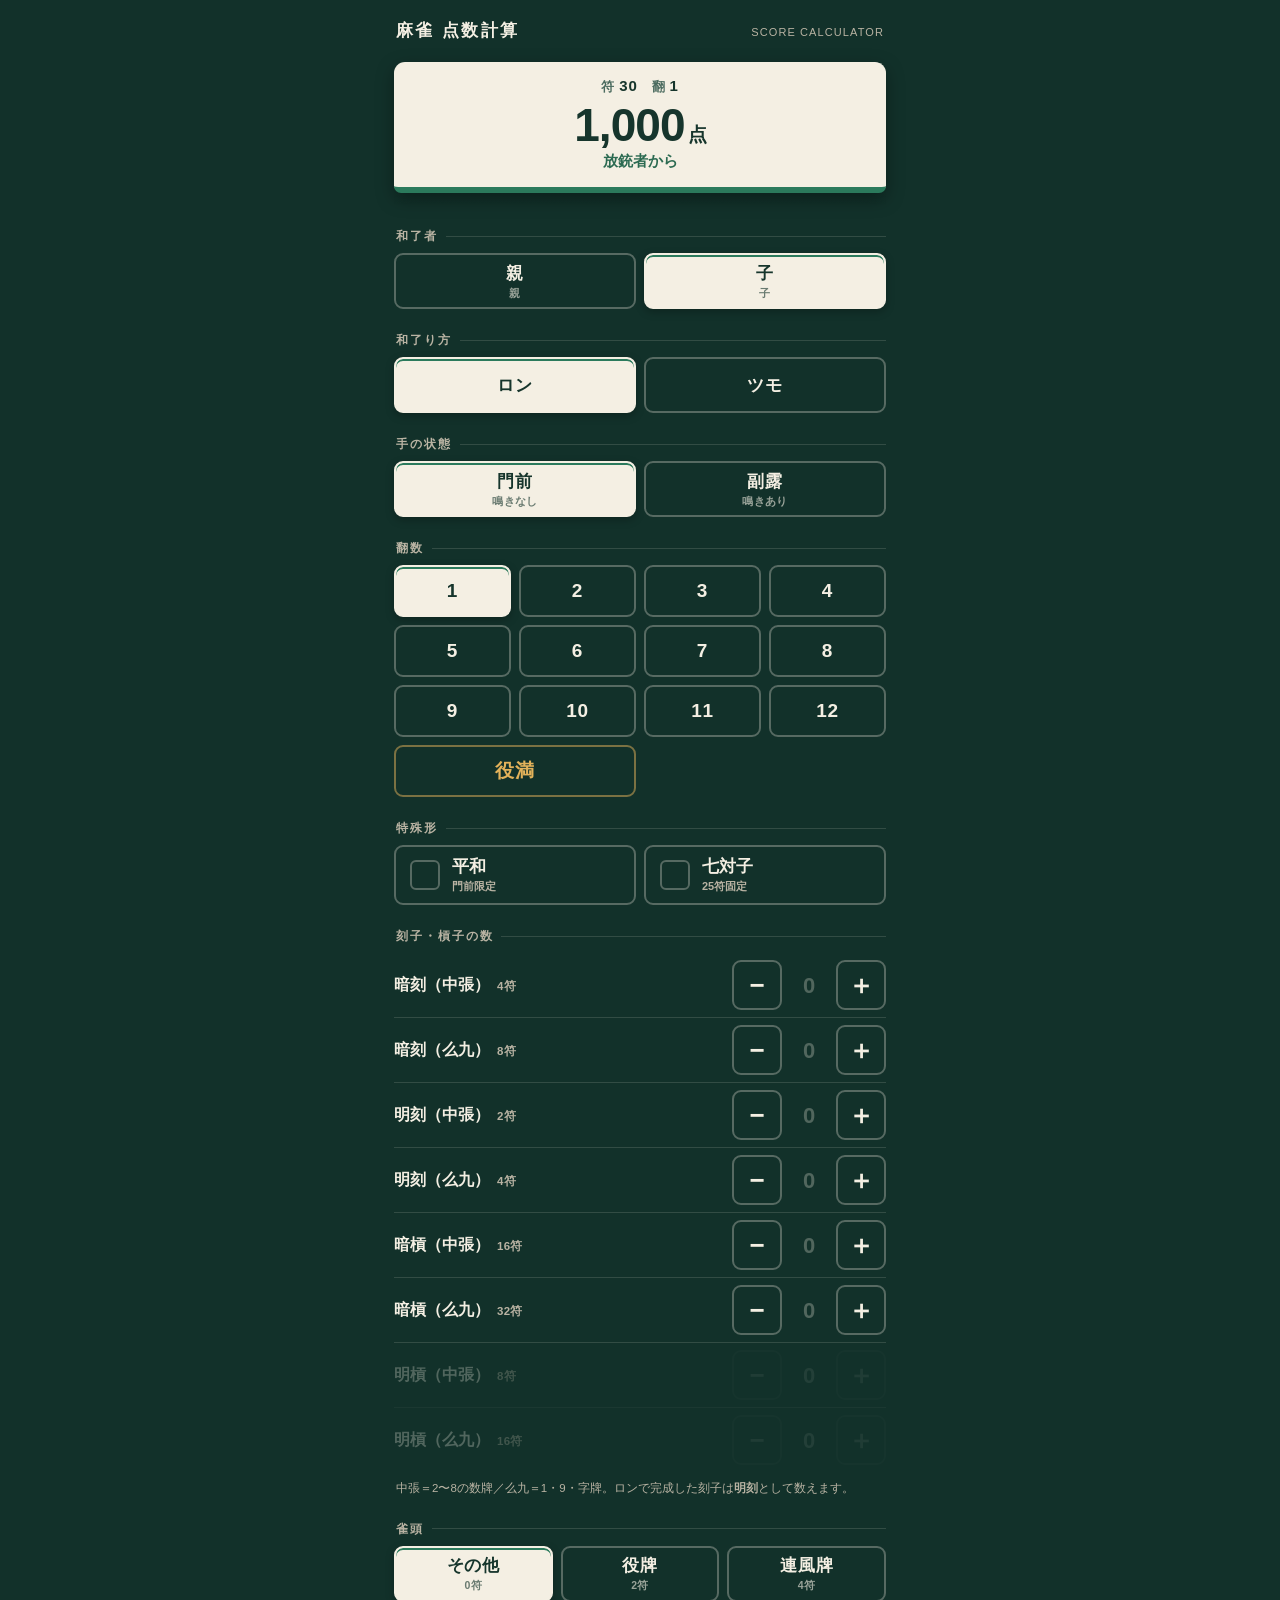
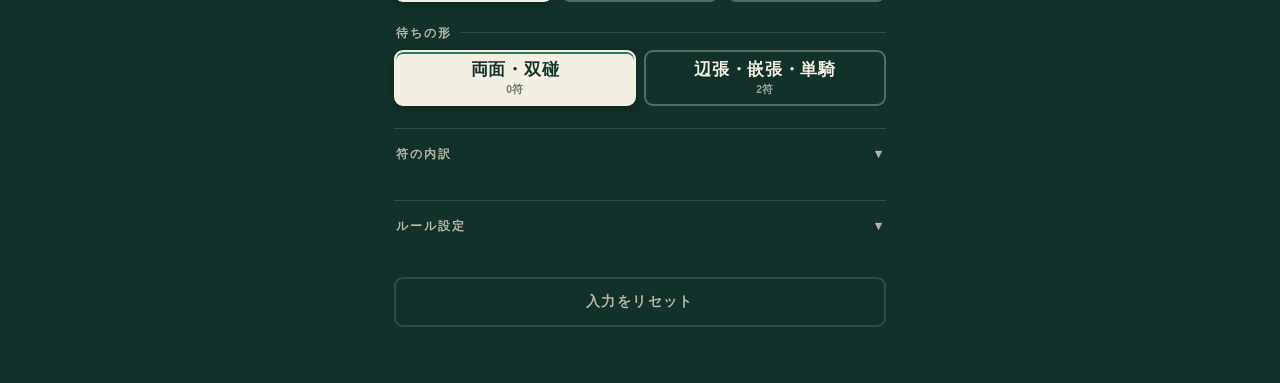
==== index.html @ 1c1dd109 "Add files via upload" ====
<!DOCTYPE html>
<html lang="ja">
<head>
<meta charset="UTF-8">
<meta name="viewport" content="width=device-width, initial-scale=1.0, viewport-fit=cover">
<meta name="apple-mobile-web-app-capable" content="yes">
<meta name="apple-mobile-web-app-status-bar-style" content="black-translucent">
<meta name="theme-color" content="#12312a">
<title>麻雀 点数計算</title>
<style>
:root{
  --felt:#12312a;
  --felt-2:#1b4238;
  --felt-3:#245043;
  --ivory:#f4efe3;
  --ivory-dim:#b9b3a3;
  --jade:#3d9b74;
  --vermilion:#cd3b30;
  --gold:#e3b25a;
  --line:rgba(244,239,227,.14);
  --line-strong:rgba(244,239,227,.3);
  --tap:56px;
}
*{box-sizing:border-box;-webkit-tap-highlight-color:transparent;}
html,body{margin:0;padding:0;}
body{
  background:var(--felt);
  color:var(--ivory);
  font-family:"Hiragino Kaku Gothic ProN","Hiragino Sans","Yu Gothic Medium","Yu Gothic","Noto Sans JP","Meiryo",sans-serif;
  font-size:16px;
  line-height:1.5;
  -webkit-text-size-adjust:100%;
  padding-bottom:env(safe-area-inset-bottom);
}
.wrap{max-width:520px;margin:0 auto;padding:0 14px 56px;}

/* ---- ヘッダ ---- */
.masthead{
  padding:18px 2px 12px;
  display:flex;align-items:baseline;justify-content:space-between;gap:10px;
}
.masthead h1{
  margin:0;font-size:17px;font-weight:700;letter-spacing:.14em;
}
.masthead .sub{font-size:11px;color:var(--ivory-dim);letter-spacing:.1em;}

/* ---- 結果（牌モチーフ）---- */
.result-dock{position:sticky;top:0;z-index:20;padding:6px 0 12px;background:linear-gradient(var(--felt) 74%,transparent);}
.tile-face{
  background:var(--ivory);
  color:#16352c;
  border-radius:11px 11px 7px 7px;
  border-bottom:6px solid #2b7a5c;
  box-shadow:0 6px 18px rgba(0,0,0,.34);
  padding:13px 16px 14px;
  text-align:center;
}
.res-meta{
  display:flex;justify-content:center;gap:14px;
  font-size:12.5px;font-weight:600;color:#4b6b5f;letter-spacing:.06em;
}
.res-meta b{font-weight:700;color:#16352c;font-size:15px;}
.res-main{
  font-size:46px;font-weight:800;line-height:1.05;margin:4px 0 2px;
  font-variant-numeric:tabular-nums;letter-spacing:-.02em;
}
.res-main .yen{font-size:19px;font-weight:700;margin-left:3px;}
.res-split{font-size:14.5px;font-weight:700;color:#2b6a51;font-variant-numeric:tabular-nums;}
.res-rank{
  display:inline-block;margin-top:7px;padding:2px 12px;border-radius:99px;
  background:#16352c;color:var(--gold);font-size:12px;font-weight:700;letter-spacing:.18em;
}
.res-rank.empty{display:none;}
.res-warn{margin-top:8px;font-size:12px;color:var(--vermilion);font-weight:700;}

/* ---- セクション ---- */
section{margin-top:22px;}
.lbl{
  font-size:12px;font-weight:700;letter-spacing:.16em;color:var(--ivory-dim);
  margin:0 0 8px 2px;display:flex;align-items:center;gap:8px;
}
.lbl::after{content:"";flex:1;height:1px;background:var(--line);}
.note{font-size:11.5px;color:var(--ivory-dim);margin:8px 2px 0;line-height:1.55;}

/* ---- ボタン共通 ---- */
.row{display:grid;gap:8px;}
.row.c2{grid-template-columns:1fr 1fr;}
.row.c3{grid-template-columns:repeat(3,1fr);}
.row.c4{grid-template-columns:repeat(4,1fr);}
.btn{
  min-height:var(--tap);
  display:flex;flex-direction:column;align-items:center;justify-content:center;
  border:2px solid var(--line-strong);border-radius:9px;
  background:transparent;color:var(--ivory);
  font-family:inherit;font-size:17px;font-weight:700;letter-spacing:.04em;
  cursor:pointer;transition:background .12s,color .12s,border-color .12s,transform .08s;
  font-variant-numeric:tabular-nums;
}
.btn small{font-size:10.5px;font-weight:600;opacity:.6;letter-spacing:.04em;margin-top:2px;}
.btn:active{transform:scale(.97);}
.btn[aria-pressed="true"]{
  background:var(--ivory);color:#16352c;border-color:var(--ivory);
  box-shadow:0 2px 0 #2b7a5c inset,0 3px 9px rgba(0,0,0,.25);
}
.btn[aria-pressed="true"] small{opacity:.62;}
.btn:disabled{opacity:.26;cursor:not-allowed;}
.btn:focus-visible{outline:3px solid var(--gold);outline-offset:2px;}

/* 翻グリッド */
.han-grid .btn{min-height:52px;font-size:19px;}
.btn.yakuman{grid-column:span 2;color:var(--gold);border-color:rgba(227,178,90,.5);}
.btn.yakuman[aria-pressed="true"]{background:var(--gold);color:#16352c;border-color:var(--gold);}

/* ---- チェック ---- */
.check{
  display:flex;align-items:center;gap:12px;
  min-height:60px;padding:0 14px;
  border:2px solid var(--line-strong);border-radius:9px;
  background:transparent;color:var(--ivory);
  font-family:inherit;font-size:16.5px;font-weight:700;
  cursor:pointer;width:100%;text-align:left;transition:border-color .12s,background .12s;
}
.check .box{
  width:30px;height:30px;flex:none;border:2.5px solid var(--line-strong);border-radius:6px;
  display:flex;align-items:center;justify-content:center;transition:all .12s;
}
.check .box svg{width:20px;height:20px;opacity:0;transform:scale(.6);transition:all .14s;}
.check[aria-pressed="true"]{border-color:var(--ivory);background:rgba(244,239,227,.09);}
.check[aria-pressed="true"] .box{background:var(--ivory);border-color:var(--ivory);}
.check[aria-pressed="true"] .box svg{opacity:1;transform:scale(1);stroke:#16352c;}
.check:disabled{opacity:.26;cursor:not-allowed;}
.check:focus-visible{outline:3px solid var(--gold);outline-offset:2px;}
.check .cap{font-size:11px;font-weight:600;color:var(--ivory-dim);display:block;margin-top:1px;}

/* ---- カウンタ ---- */
.counter{
  display:flex;align-items:center;gap:10px;
  padding:7px 0;border-bottom:1px solid var(--line);
}
.counter:last-child{border-bottom:0;}
.counter .cname{flex:1;min-width:0;font-size:16px;font-weight:700;}
.counter .cfu{font-size:11.5px;font-weight:600;color:var(--ivory-dim);margin-left:7px;letter-spacing:.02em;}
.counter .num{
  width:34px;text-align:center;font-size:22px;font-weight:800;font-variant-numeric:tabular-nums;
}
.counter .num.zero{color:rgba(244,239,227,.28);}
.step{
  width:50px;height:50px;flex:none;border-radius:9px;
  border:2px solid var(--line-strong);background:transparent;color:var(--ivory);
  font-size:26px;font-weight:700;line-height:1;cursor:pointer;
  display:flex;align-items:center;justify-content:center;padding:0;
  transition:background .12s,transform .08s;
}
.step:active{transform:scale(.93);background:rgba(244,239,227,.14);}
.step:disabled{opacity:.22;cursor:not-allowed;}
.step:focus-visible{outline:3px solid var(--gold);outline-offset:2px;}
.counter.off{opacity:.28;}

/* ---- 内訳 ---- */
details{margin-top:22px;border-top:1px solid var(--line);}
summary{
  list-style:none;cursor:pointer;padding:15px 2px;
  font-size:12px;font-weight:700;letter-spacing:.16em;color:var(--ivory-dim);
  display:flex;align-items:center;justify-content:space-between;
}
summary::-webkit-details-marker{display:none;}
summary::after{content:"▾";font-size:13px;transition:transform .2s;}
details[open] summary::after{transform:rotate(180deg);}
.bd{font-size:14px;padding:0 2px 6px;}
.bd .r{display:flex;justify-content:space-between;padding:6px 0;border-bottom:1px dashed var(--line);font-variant-numeric:tabular-nums;}
.bd .r.sum{border-bottom:0;border-top:2px solid var(--line-strong);margin-top:4px;font-weight:800;color:var(--gold);}
.bd .r span:last-child{font-weight:700;}

.reset{
  margin-top:26px;width:100%;min-height:50px;border-radius:9px;
  border:2px solid var(--line);background:transparent;color:var(--ivory-dim);
  font-family:inherit;font-size:14px;font-weight:700;letter-spacing:.1em;cursor:pointer;
}
.reset:active{background:rgba(244,239,227,.08);}

@media (prefers-reduced-motion:reduce){*{transition:none!important;animation:none!important;}}
</style>
</head>
<body>
<div class="wrap">

  <div class="masthead">
    <h1>麻雀 点数計算</h1>
    <span class="sub">SCORE CALCULATOR</span>
  </div>

  <div class="result-dock">
    <div class="tile-face">
      <div class="res-meta"><span>符 <b id="oFu">30</b></span><span>翻 <b id="oHan">1</b></span></div>
      <div class="res-main"><span id="oMain">1000</span><span class="yen">点</span></div>
      <div class="res-split" id="oSplit">放銃者から</div>
      <div class="res-rank empty" id="oRank"></div>
      <div class="res-warn" id="oWarn" style="display:none"></div>
    </div>
  </div>

  <section>
    <p class="lbl">和了者</p>
    <div class="row c2" id="gSeat">
      <button class="btn" data-v="dealer">親<small>親</small></button>
      <button class="btn" data-v="child">子<small>子</small></button>
    </div>
  </section>

  <section>
    <p class="lbl">和了り方</p>
    <div class="row c2" id="gWin">
      <button class="btn" data-v="ron">ロン</button>
      <button class="btn" data-v="tsumo">ツモ</button>
    </div>
  </section>

  <section>
    <p class="lbl">手の状態</p>
    <div class="row c2" id="gOpen">
      <button class="btn" data-v="closed">門前<small>鳴きなし</small></button>
      <button class="btn" data-v="open">副露<small>鳴きあり</small></button>
    </div>
  </section>

  <section>
    <p class="lbl">翻数</p>
    <div class="row c4 han-grid" id="gHan"></div>
    <div class="row c4" id="gYmul" style="margin-top:8px;display:none">
      <button class="btn" data-v="1">×1</button>
      <button class="btn" data-v="2">×2<small>ダブル</small></button>
      <button class="btn" data-v="3">×3<small>トリプル</small></button>
      <button class="btn" data-v="4">×4</button>
    </div>
  </section>

  <section>
    <p class="lbl">特殊形</p>
    <div class="row c2">
      <button class="check" id="cPinfu"><span class="box"><svg viewBox="0 0 24 24" fill="none" stroke-width="3.4" stroke-linecap="round" stroke-linejoin="round"><path d="M20 6 9 17l-5-5"/></svg></span><span>平和<span class="cap">門前限定</span></span></button>
      <button class="check" id="cChiitoi"><span class="box"><svg viewBox="0 0 24 24" fill="none" stroke-width="3.4" stroke-linecap="round" stroke-linejoin="round"><path d="M20 6 9 17l-5-5"/></svg></span><span>七対子<span class="cap">25符固定</span></span></button>
    </div>
  </section>

  <section id="secFu">
    <p class="lbl">刻子・槓子の数</p>
    <div id="gMelds"></div>
    <p class="note">中張＝2〜8の数牌／么九＝1・9・字牌。ロンで完成した刻子は<b>明刻</b>として数えます。</p>
  </section>

  <section id="secPair">
    <p class="lbl">雀頭</p>
    <div class="row c3" id="gPair">
      <button class="btn" data-v="0">その他<small>0符</small></button>
      <button class="btn" data-v="2">役牌<small>2符</small></button>
      <button class="btn" data-v="4">連風牌<small>4符</small></button>
    </div>
  </section>

  <section id="secWait">
    <p class="lbl">待ちの形</p>
    <div class="row c2" id="gWait">
      <button class="btn" data-v="0">両面・双碰<small>0符</small></button>
      <button class="btn" data-v="2">辺張・嵌張・単騎<small>2符</small></button>
    </div>
  </section>

  <details id="dBreak">
    <summary>符の内訳</summary>
    <div class="bd" id="oBreak"></div>
  </details>

  <details>
    <summary>ルール設定</summary>
    <div style="padding-bottom:12px;display:grid;gap:8px">
      <button class="check" id="cKiriage"><span class="box"><svg viewBox="0 0 24 24" fill="none" stroke-width="3.4" stroke-linecap="round" stroke-linejoin="round"><path d="M20 6 9 17l-5-5"/></svg></span><span>切り上げ満貫<span class="cap">4翻30符・3翻60符を満貫に</span></span></button>
      <button class="check" id="cDblWind"><span class="box"><svg viewBox="0 0 24 24" fill="none" stroke-width="3.4" stroke-linecap="round" stroke-linejoin="round"><path d="M20 6 9 17l-5-5"/></svg></span><span>連風牌の雀頭を2符<span class="cap">オフなら4符</span></span></button>
    </div>
  </details>

  <button class="reset" id="bReset">入力をリセット</button>
</div>

<script>
(function(){
"use strict";

var MELDS=[
  {k:"ankoS", n:"暗刻（中張）", fu:4},
  {k:"ankoT", n:"暗刻（么九）", fu:8},
  {k:"minkoS",n:"明刻（中張）", fu:2},
  {k:"minkoT",n:"明刻（么九）", fu:4},
  {k:"ankanS",n:"暗槓（中張）", fu:16},
  {k:"ankanT",n:"暗槓（么九）", fu:32},
  {k:"minkanS",n:"明槓（中張）",fu:8},
  {k:"minkanT",n:"明槓（么九）",fu:16}
];

function fresh(){
  var m={}; MELDS.forEach(function(x){m[x.k]=0;});
  return {seat:"child",win:"ron",open:"closed",han:1,ymul:1,
          yakuman:false,pinfu:false,chiitoi:false,melds:m,pair:0,wait:0};
}
var S=fresh();
var OPT={kiriage:false,dblWind2:false};

/* ---------- 符 ---------- */
function calcFu(){
  var items=[],fixed=false,note="";
  if(S.chiitoi) return {fu:25,items:[["七対子（固定）",25]],fixed:true,note:""};
  if(S.pinfu){
    if(S.win==="tsumo") return {fu:20,items:[["副底",20],["平和ツモ（20符固定）",0]],fixed:true,note:""};
    return {fu:30,items:[["副底",20],["門前ロン",10]],fixed:true,note:""};
  }
  var fu=20; items.push(["副底",20]);
  if(S.open==="closed"&&S.win==="ron"){fu+=10;items.push(["門前ロン",10]);}
  if(S.win==="tsumo"){fu+=2;items.push(["ツモ",2]);}
  MELDS.forEach(function(x){
    var c=S.melds[x.k];
    if(c>0){fu+=x.fu*c;items.push([x.n+" ×"+c,x.fu*c]);}
  });
  if(S.pair>0){
    var p=(S.pair===4&&OPT.dblWind2)?2:S.pair;
    fu+=p;items.push([S.pair===4?"雀頭（連風牌）":"雀頭（役牌）",p]);
  }
  if(S.wait>0){fu+=2;items.push(["待ち（辺張・嵌張・単騎）",2]);}
  if(S.open==="open"&&fu===20){fu=30;note="喰い平和形のため30符";}
  var up=Math.ceil(fu/10)*10;
  if(up!==fu){items.push(["切り上げ",up-fu]);fu=up;}
  return {fu:fu,items:items,fixed:fixed,note:note};
}

/* ---------- 点数 ---------- */
function ceil100(v){return Math.ceil(v/100)*100;}

function calcScore(fu){
  var base,rank="";
  if(S.yakuman){base=8000*S.ymul;rank=["役満","ダブル役満","トリプル役満","四倍役満"][S.ymul-1];}
  else if(S.han>=13){base=8000;rank="数え役満";}
  else if(S.han>=11){base=6000;rank="三倍満";}
  else if(S.han>=8){base=4000;rank="倍満";}
  else if(S.han>=6){base=3000;rank="跳満";}
  else if(S.han===5){base=2000;rank="満貫";}
  else{
    base=fu*Math.pow(2,2+S.han);
    if(OPT.kiriage&&((S.han===4&&fu===30)||(S.han===3&&fu===60))){base=2000;rank="満貫";}
    if(base>=2000){base=2000;rank="満貫";}
  }
  var dealer=S.seat==="dealer";
  if(S.win==="ron"){
    var t=ceil100(base*(dealer?6:4));
    return {total:t,split:"放銃者から",rank:rank};
  }
  if(dealer){
    var e=ceil100(base*2);
    return {total:e*3,split:e.toLocaleString()+" オール（子3人）",rank:rank};
  }
  var pd=ceil100(base*2),pc=ceil100(base);
  return {total:pd+pc*2,split:"親 "+pd.toLocaleString()+"　／　子 "+pc.toLocaleString()+" ×2",rank:rank};
}

/* ---------- 描画 ---------- */
function build(){
  var g=document.getElementById("gHan"),h="";
  for(var i=1;i<=12;i++) h+='<button class="btn" data-v="'+i+'">'+i+'</button>';
  h+='<button class="btn yakuman" data-v="Y">役満</button>';
  g.innerHTML=h;

  var m=document.getElementById("gMelds"),s="";
  MELDS.forEach(function(x){
    s+='<div class="counter" data-k="'+x.k+'">'+
       '<span class="cname">'+x.n+'<span class="cfu">'+x.fu+'符</span></span>'+
       '<button class="step" data-d="-1" aria-label="'+x.n+'を減らす">−</button>'+
       '<span class="num zero">0</span>'+
       '<button class="step" data-d="1" aria-label="'+x.n+'を増やす">＋</button>'+
       '</div>';
  });
  m.innerHTML=s;
}

function pressGroup(id,val){
  document.querySelectorAll("#"+id+" .btn").forEach(function(b){
    b.setAttribute("aria-pressed", b.dataset.v===String(val) ? "true":"false");
  });
}

function render(){
  pressGroup("gSeat",S.seat);
  pressGroup("gWin",S.win);
  pressGroup("gOpen",S.open);
  pressGroup("gHan",S.yakuman?"Y":S.han);
  pressGroup("gYmul",S.ymul);
  pressGroup("gPair",S.pair);
  pressGroup("gWait",S.wait);
  document.getElementById("gYmul").style.display=S.yakuman?"grid":"none";

  document.getElementById("cPinfu").setAttribute("aria-pressed",S.pinfu?"true":"false");
  document.getElementById("cChiitoi").setAttribute("aria-pressed",S.chiitoi?"true":"false");
  document.getElementById("cKiriage").setAttribute("aria-pressed",OPT.kiriage?"true":"false");
  document.getElementById("cDblWind").setAttribute("aria-pressed",OPT.dblWind2?"true":"false");
  document.getElementById("cPinfu").disabled=(S.open==="open"||S.chiitoi||S.yakuman);
  document.getElementById("cChiitoi").disabled=(S.open==="open"||S.pinfu||S.yakuman);

  var lockAll=S.chiitoi||S.pinfu||S.yakuman;
  MELDS.forEach(function(x){
    var row=document.querySelector('.counter[data-k="'+x.k+'"]');
    var c=S.melds[x.k],num=row.querySelector(".num");
    num.textContent=c;
    num.classList.toggle("zero",c===0);
    var off=lockAll||(S.open==="closed"&&(x.k==="minkanS"||x.k==="minkanT"));
    row.classList.toggle("off",off);
    row.querySelectorAll(".step").forEach(function(b){b.disabled=off;});
  });
  document.querySelectorAll("#gPair .btn, #gWait .btn").forEach(function(b){b.disabled=lockAll;});

  var f=calcFu(), sc=calcScore(f.fu);
  document.getElementById("oFu").textContent=S.yakuman?"—":f.fu;
  document.getElementById("oHan").textContent=S.yakuman?"役満":S.han;
  document.getElementById("oMain").textContent=sc.total.toLocaleString();
  document.getElementById("oSplit").textContent=sc.split;
  var r=document.getElementById("oRank");
  r.textContent=sc.rank;
  r.classList.toggle("empty",!sc.rank);

  var total=0; MELDS.forEach(function(x){total+=S.melds[x.k];});
  var w=document.getElementById("oWarn");
  if(!lockAll&&total>4){w.style.display="block";w.textContent="刻子・槓子が"+total+"組です（最大4組）";}
  else{w.style.display="none";}

  var bd=document.getElementById("oBreak"),html="";
  if(S.yakuman){html='<div class="r"><span>役満は符計算なし</span><span>—</span></div>';}
  else{
    f.items.forEach(function(it){html+='<div class="r"><span>'+it[0]+'</span><span>'+it[1]+'符</span></div>';});
    if(f.note) html+='<div class="r"><span>'+f.note+'</span><span></span></div>';
    html+='<div class="r sum"><span>合計</span><span>'+f.fu+'符</span></div>';
  }
  document.getElementById("oBreak").innerHTML=html;
}

/* ---------- 操作 ---------- */
function onGroup(id,fn){
  document.getElementById(id).addEventListener("click",function(e){
    var b=e.target.closest(".btn"); if(!b||b.disabled) return;
    fn(b.dataset.v); render();
  });
}
function clearFu(){MELDS.forEach(function(x){S.melds[x.k]=0;});S.pair=0;S.wait=0;}

build();

onGroup("gSeat",function(v){S.seat=v;});
onGroup("gWin",function(v){S.win=v;});
onGroup("gOpen",function(v){
  S.open=v;
  if(v==="open"){S.pinfu=false;S.chiitoi=false;}
  else{S.melds.minkanS=0;S.melds.minkanT=0;}
});
onGroup("gHan",function(v){
  if(v==="Y"){S.yakuman=true;}
  else{S.yakuman=false;S.han=parseInt(v,10);}
});
onGroup("gYmul",function(v){S.ymul=parseInt(v,10);});
onGroup("gPair",function(v){S.pair=parseInt(v,10);});
onGroup("gWait",function(v){S.wait=parseInt(v,10);});

document.getElementById("gMelds").addEventListener("click",function(e){
  var b=e.target.closest(".step"); if(!b||b.disabled) return;
  var k=b.closest(".counter").dataset.k, d=parseInt(b.dataset.d,10);
  S.melds[k]=Math.max(0,Math.min(4,S.melds[k]+d));
  render();
});

function toggle(id,fn){
  document.getElementById(id).addEventListener("click",function(){
    if(this.disabled) return; fn(); render();
  });
}
toggle("cPinfu",function(){S.pinfu=!S.pinfu; if(S.pinfu){S.chiitoi=false;clearFu();}});
toggle("cChiitoi",function(){S.chiitoi=!S.chiitoi; if(S.chiitoi){S.pinfu=false;clearFu();}});
toggle("cKiriage",function(){OPT.kiriage=!OPT.kiriage;});
toggle("cDblWind",function(){OPT.dblWind2=!OPT.dblWind2;});

document.getElementById("bReset").addEventListener("click",function(){
  S=fresh(); render(); window.scrollTo({top:0,behavior:"smooth"});
});

render();
})();
</script>
</body>
</html>
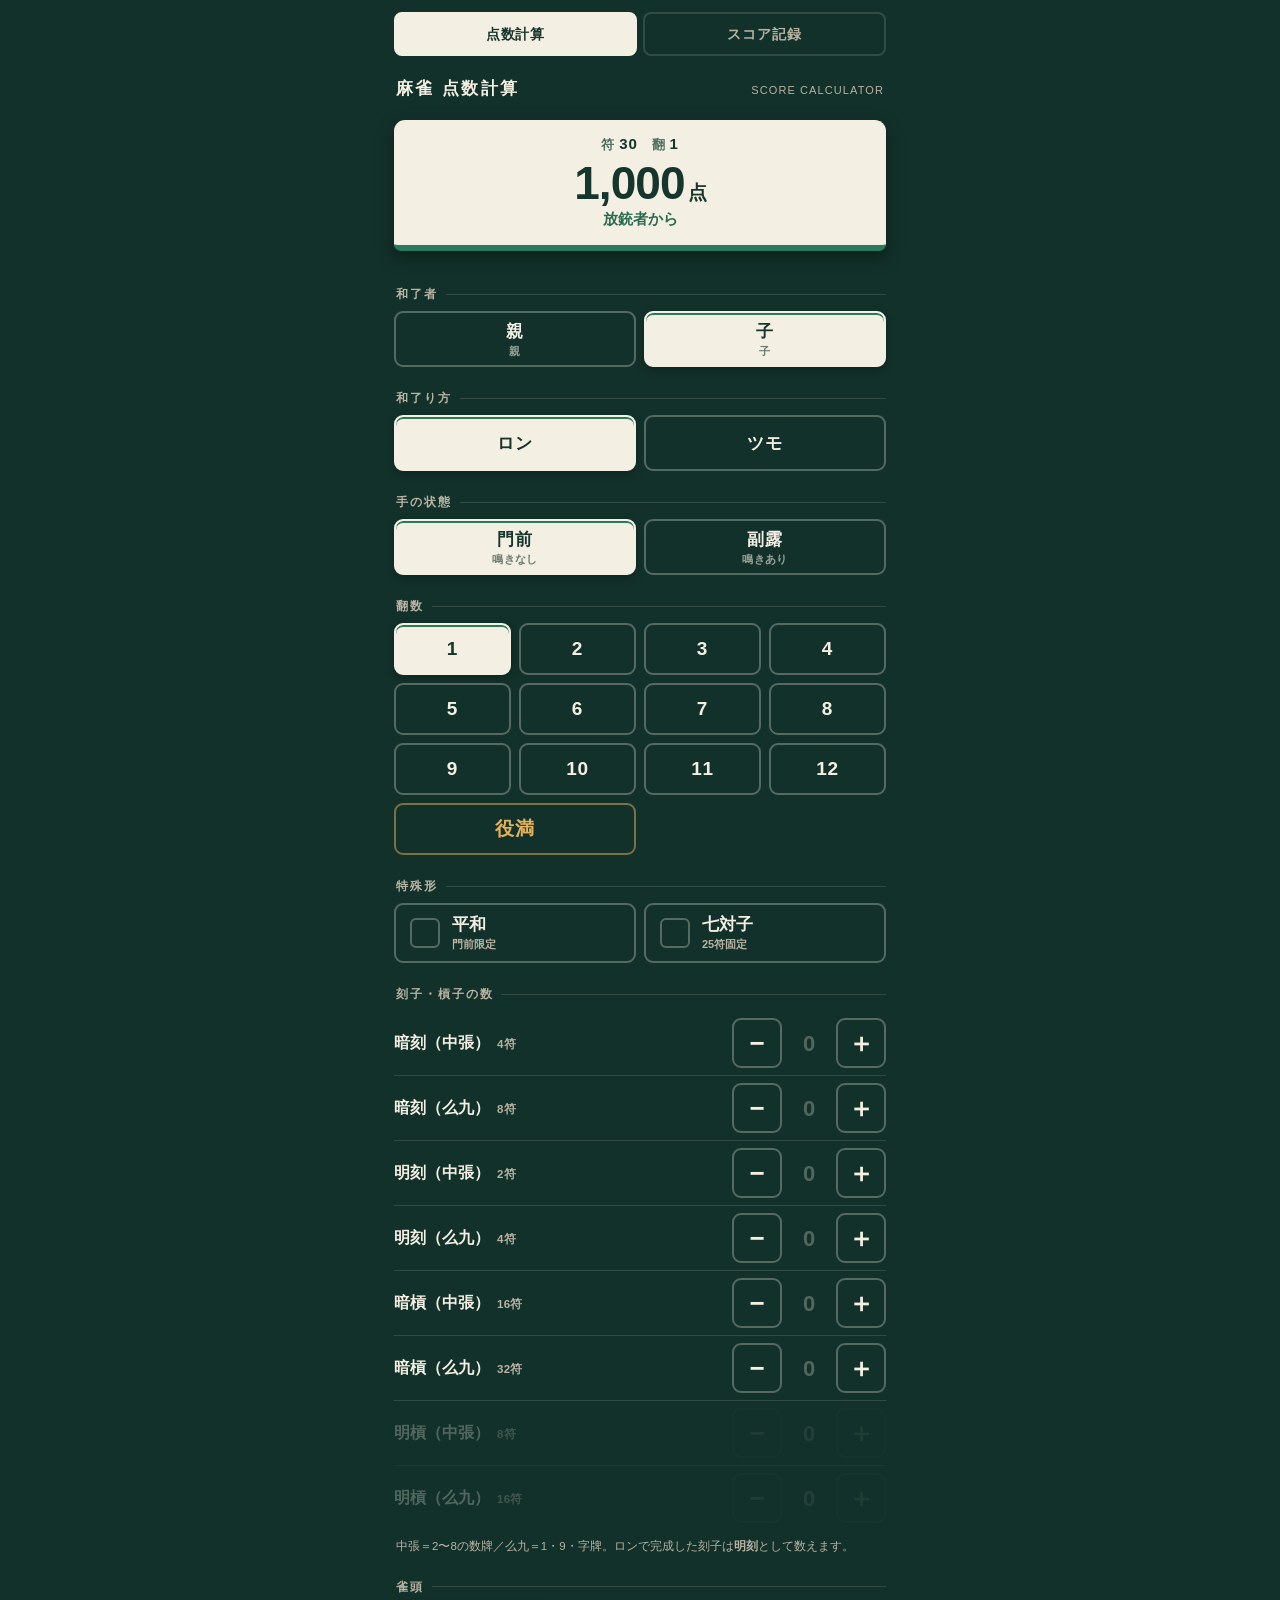
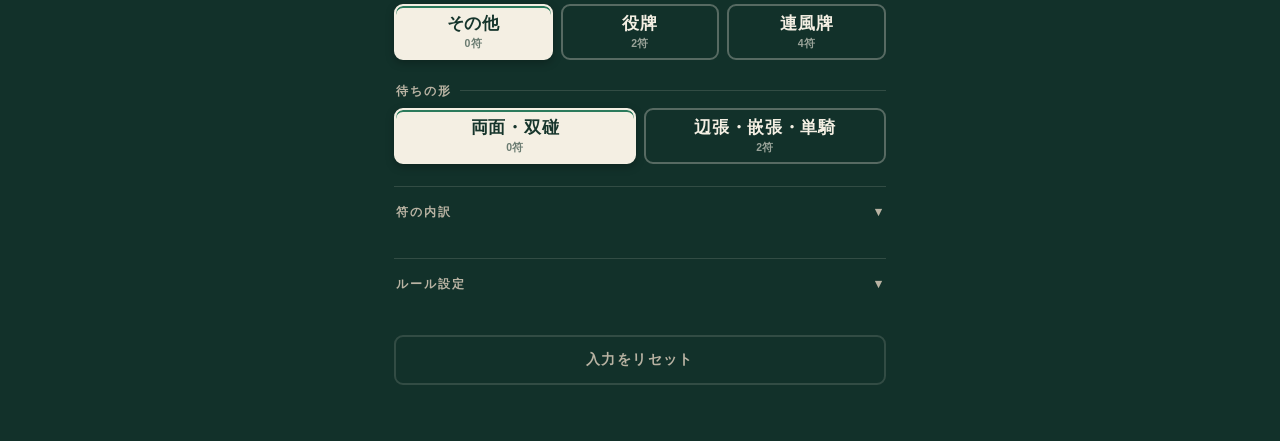
==== commit 1ef96994: "Add files via upload" ====
--- a/index.html
+++ b/index.html
@@ -33,6 +33,13 @@
   padding-bottom:env(safe-area-inset-bottom);
 }
 .wrap{max-width:520px;margin:0 auto;padding:0 14px 56px;}
+.nav{display:grid;grid-template-columns:1fr 1fr;gap:6px;padding:12px 0 2px;}
+.nav a{
+  display:flex;align-items:center;justify-content:center;min-height:44px;border-radius:8px;
+  text-decoration:none;font-size:14px;font-weight:700;letter-spacing:.06em;
+  border:2px solid var(--line);color:var(--ivory-dim);
+}
+.nav a[aria-current="page"]{background:var(--ivory);color:#16352c;border-color:var(--ivory);}
 
 /* ---- ヘッダ ---- */
 .masthead{
@@ -183,6 +190,11 @@
 </head>
 <body>
 <div class="wrap">
+
+  <nav class="nav">
+    <a href="./" aria-current="page">点数計算</a>
+    <a href="index_score.html">スコア記録</a>
+  </nav>
 
   <div class="masthead">
     <h1>麻雀 点数計算</h1>
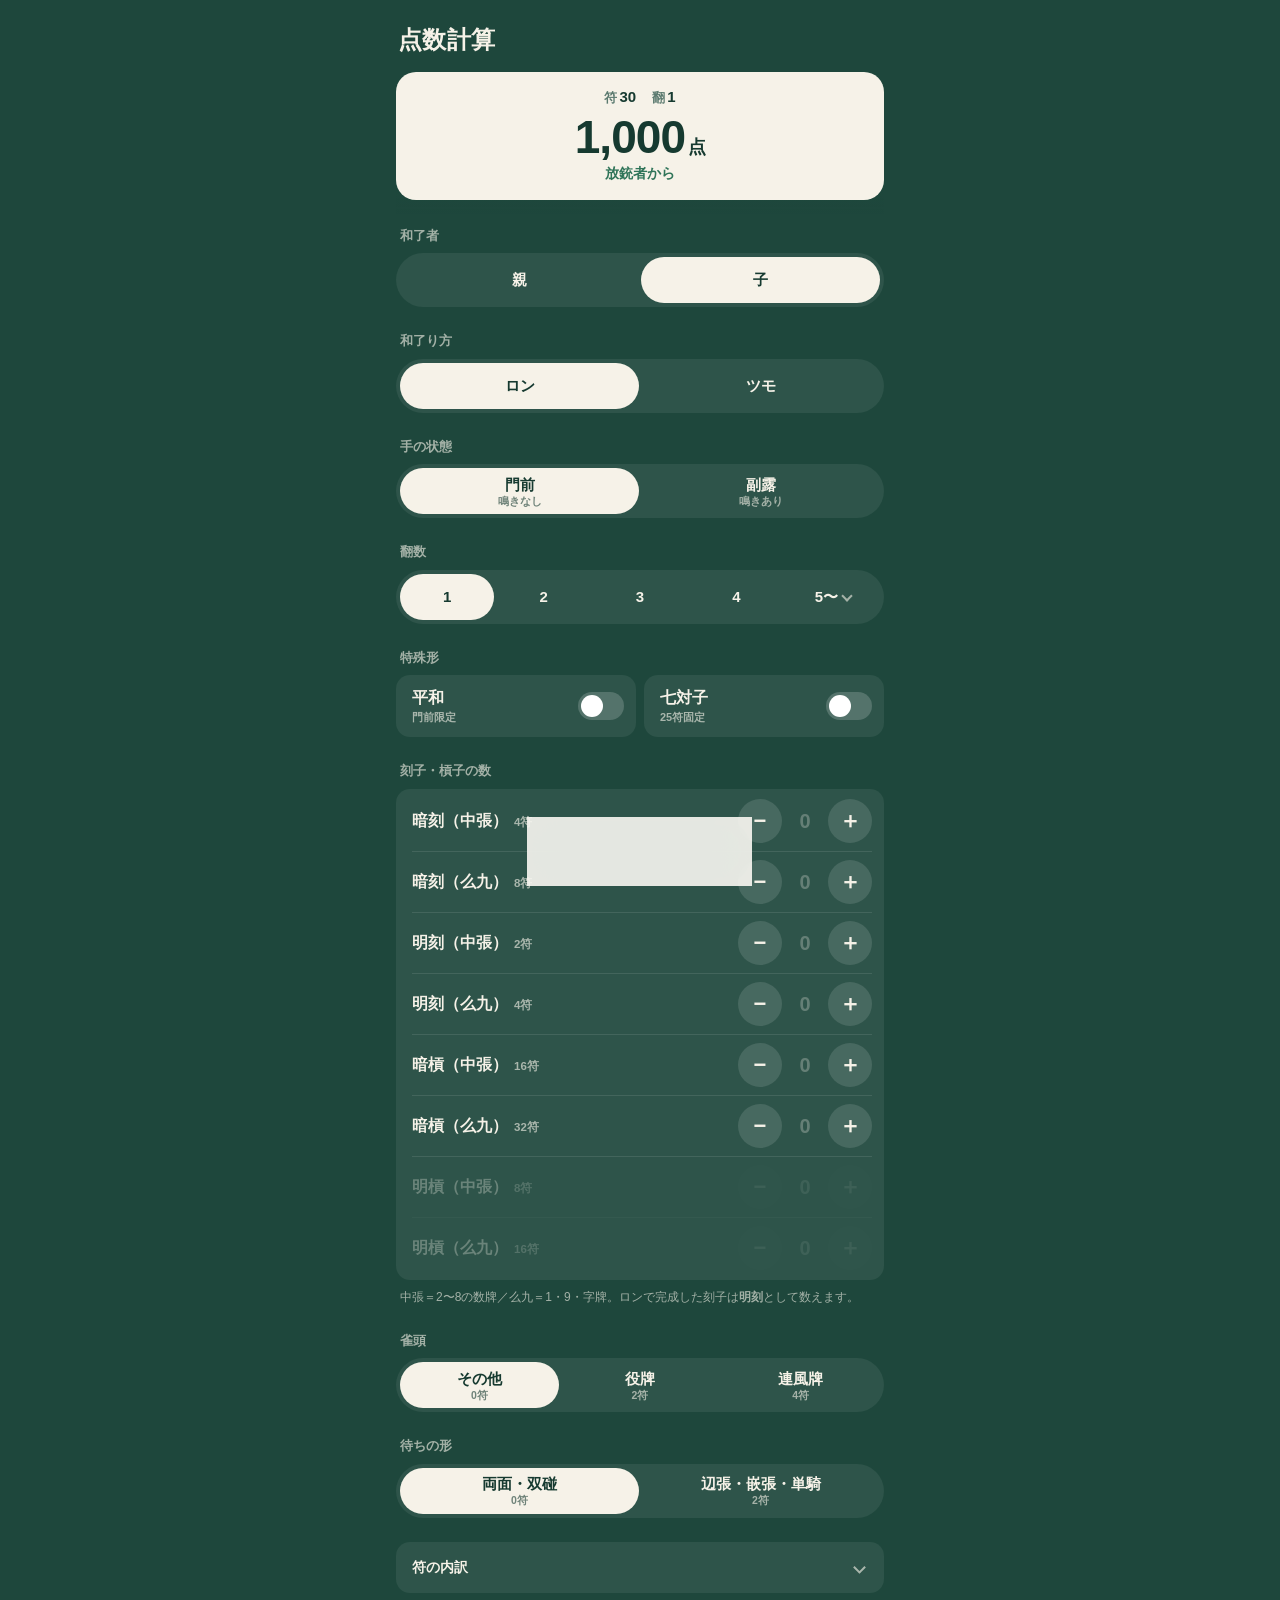
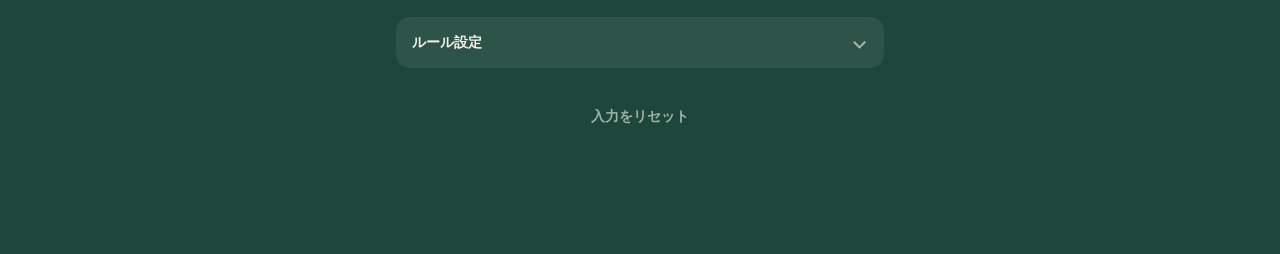
==== commit e0927956: "デザインをモダン化し、画面切り替えを下部タブバーに変更 - 影や立体表現をなくしフラットなデザインに - 選択肢をカプセル型のセグメントに統一 - 翻数は1〜4のみ表示し、5翻以上・役満は「5〜」で展" ====
--- a/index.html
+++ b/index.html
@@ -5,205 +5,93 @@
 <meta name="viewport" content="width=device-width, initial-scale=1.0, viewport-fit=cover">
 <meta name="apple-mobile-web-app-capable" content="yes">
 <meta name="apple-mobile-web-app-status-bar-style" content="black-translucent">
-<meta name="theme-color" content="#12312a">
+<meta name="theme-color" content="#1e473c">
+<meta name="apple-mobile-web-app-title" content="麻雀">
+<link rel="icon" href="icons/icon.svg" type="image/svg+xml">
+<link rel="icon" href="icons/favicon-32.png" sizes="32x32" type="image/png">
+<link rel="apple-touch-icon" href="icons/apple-touch-icon.png">
+<link rel="manifest" href="manifest.webmanifest">
 <title>麻雀 点数計算</title>
+<link rel="stylesheet" href="app.css">
 <style>
-:root{
-  --felt:#12312a;
-  --felt-2:#1b4238;
-  --felt-3:#245043;
-  --ivory:#f4efe3;
-  --ivory-dim:#b9b3a3;
-  --jade:#3d9b74;
-  --vermilion:#cd3b30;
-  --gold:#e3b25a;
-  --line:rgba(244,239,227,.14);
-  --line-strong:rgba(244,239,227,.3);
-  --tap:56px;
-}
-*{box-sizing:border-box;-webkit-tap-highlight-color:transparent;}
-html,body{margin:0;padding:0;}
-body{
-  background:var(--felt);
-  color:var(--ivory);
-  font-family:"Hiragino Kaku Gothic ProN","Hiragino Sans","Yu Gothic Medium","Yu Gothic","Noto Sans JP","Meiryo",sans-serif;
-  font-size:16px;
-  line-height:1.5;
-  -webkit-text-size-adjust:100%;
-  padding-bottom:env(safe-area-inset-bottom);
-}
-.wrap{max-width:520px;margin:0 auto;padding:0 14px 56px;}
-.nav{display:grid;grid-template-columns:1fr 1fr;gap:6px;padding:12px 0 2px;}
-.nav a{
-  display:flex;align-items:center;justify-content:center;min-height:44px;border-radius:8px;
-  text-decoration:none;font-size:14px;font-weight:700;letter-spacing:.06em;
-  border:2px solid var(--line);color:var(--ivory-dim);
-}
-.nav a[aria-current="page"]{background:var(--ivory);color:#16352c;border-color:var(--ivory);}
-
-/* ---- ヘッダ ---- */
-.masthead{
-  padding:18px 2px 12px;
-  display:flex;align-items:baseline;justify-content:space-between;gap:10px;
-}
-.masthead h1{
-  margin:0;font-size:17px;font-weight:700;letter-spacing:.14em;
-}
-.masthead .sub{font-size:11px;color:var(--ivory-dim);letter-spacing:.1em;}
-
-/* ---- 結果（牌モチーフ）---- */
-.result-dock{position:sticky;top:0;z-index:20;padding:6px 0 12px;background:linear-gradient(var(--felt) 74%,transparent);}
-.tile-face{
-  background:var(--ivory);
-  color:#16352c;
-  border-radius:11px 11px 7px 7px;
-  border-bottom:6px solid #2b7a5c;
-  box-shadow:0 6px 18px rgba(0,0,0,.34);
-  padding:13px 16px 14px;
-  text-align:center;
-}
-.res-meta{
-  display:flex;justify-content:center;gap:14px;
-  font-size:12.5px;font-weight:600;color:#4b6b5f;letter-spacing:.06em;
-}
-.res-meta b{font-weight:700;color:#16352c;font-size:15px;}
-.res-main{
-  font-size:46px;font-weight:800;line-height:1.05;margin:4px 0 2px;
-  font-variant-numeric:tabular-nums;letter-spacing:-.02em;
-}
-.res-main .yen{font-size:19px;font-weight:700;margin-left:3px;}
-.res-split{font-size:14.5px;font-weight:700;color:#2b6a51;font-variant-numeric:tabular-nums;}
-.res-rank{
-  display:inline-block;margin-top:7px;padding:2px 12px;border-radius:99px;
-  background:#16352c;color:var(--gold);font-size:12px;font-weight:700;letter-spacing:.18em;
-}
+/* ---- 結果カード ---- */
+.result-dock{position:sticky;top:env(safe-area-inset-top);z-index:20;padding:8px 0 14px;background:linear-gradient(var(--bg) 78%,rgba(30,71,60,0));}
+.tile-face{background:var(--ivory);color:var(--ink);border-radius:20px;padding:14px 18px 16px;text-align:center;}
+.res-meta{display:flex;justify-content:center;gap:16px;font-size:12.5px;font-weight:600;color:#5b7a6f;}
+.res-meta b{font-weight:800;color:var(--ink);font-size:15px;margin-left:2px;}
+.res-main{font-size:46px;font-weight:800;line-height:1.05;margin:4px 0 2px;font-variant-numeric:tabular-nums;letter-spacing:-.02em;}
+.res-main .yen{font-size:18px;font-weight:700;margin-left:3px;}
+.res-split{font-size:14px;font-weight:700;color:#2f7458;font-variant-numeric:tabular-nums;}
+.res-rank{display:inline-block;margin-top:8px;padding:3px 12px;border-radius:99px;background:var(--ink);color:var(--gold);font-size:12px;font-weight:700;letter-spacing:.12em;}
 .res-rank.empty{display:none;}
-.res-warn{margin-top:8px;font-size:12px;color:var(--vermilion);font-weight:700;}
-
-/* ---- セクション ---- */
-section{margin-top:22px;}
-.lbl{
-  font-size:12px;font-weight:700;letter-spacing:.16em;color:var(--ivory-dim);
-  margin:0 0 8px 2px;display:flex;align-items:center;gap:8px;
-}
-.lbl::after{content:"";flex:1;height:1px;background:var(--line);}
-.note{font-size:11.5px;color:var(--ivory-dim);margin:8px 2px 0;line-height:1.55;}
-
-/* ---- ボタン共通 ---- */
+.res-warn{margin-top:8px;font-size:12px;color:#c0392b;font-weight:700;}
+
 .row{display:grid;gap:8px;}
+#gHanMore{display:grid;grid-template-columns:repeat(5,1fr);}
+#gHanMore.hide{display:none;}
+#gHanMore .btn{flex-direction:column;gap:0;padding:6px 2px;min-height:52px;justify-content:center;line-height:1.2;}
+#gHanMore .btn small{font-size:10px;}
 .row.c2{grid-template-columns:1fr 1fr;}
-.row.c3{grid-template-columns:repeat(3,1fr);}
-.row.c4{grid-template-columns:repeat(4,1fr);}
-.btn{
-  min-height:var(--tap);
-  display:flex;flex-direction:column;align-items:center;justify-content:center;
-  border:2px solid var(--line-strong);border-radius:9px;
-  background:transparent;color:var(--ivory);
-  font-family:inherit;font-size:17px;font-weight:700;letter-spacing:.04em;
-  cursor:pointer;transition:background .12s,color .12s,border-color .12s,transform .08s;
-  font-variant-numeric:tabular-nums;
-}
-.btn small{font-size:10.5px;font-weight:600;opacity:.6;letter-spacing:.04em;margin-top:2px;}
-.btn:active{transform:scale(.97);}
-.btn[aria-pressed="true"]{
-  background:var(--ivory);color:#16352c;border-color:var(--ivory);
-  box-shadow:0 2px 0 #2b7a5c inset,0 3px 9px rgba(0,0,0,.25);
-}
-.btn[aria-pressed="true"] small{opacity:.62;}
-.btn:disabled{opacity:.26;cursor:not-allowed;}
-.btn:focus-visible{outline:3px solid var(--gold);outline-offset:2px;}
-
-/* 翻グリッド */
-.han-grid .btn{min-height:52px;font-size:19px;}
-.btn.yakuman{grid-column:span 2;color:var(--gold);border-color:rgba(227,178,90,.5);}
-.btn.yakuman[aria-pressed="true"]{background:var(--gold);color:#16352c;border-color:var(--gold);}
-
-/* ---- チェック ---- */
+
+/* ---- スイッチ ---- */
 .check{
-  display:flex;align-items:center;gap:12px;
-  min-height:60px;padding:0 14px;
-  border:2px solid var(--line-strong);border-radius:9px;
-  background:transparent;color:var(--ivory);
-  font-family:inherit;font-size:16.5px;font-weight:700;
-  cursor:pointer;width:100%;text-align:left;transition:border-color .12s,background .12s;
-}
-.check .box{
-  width:30px;height:30px;flex:none;border:2.5px solid var(--line-strong);border-radius:6px;
-  display:flex;align-items:center;justify-content:center;transition:all .12s;
-}
-.check .box svg{width:20px;height:20px;opacity:0;transform:scale(.6);transition:all .14s;}
-.check[aria-pressed="true"]{border-color:var(--ivory);background:rgba(244,239,227,.09);}
-.check[aria-pressed="true"] .box{background:var(--ivory);border-color:var(--ivory);}
-.check[aria-pressed="true"] .box svg{opacity:1;transform:scale(1);stroke:#16352c;}
-.check:disabled{opacity:.26;cursor:not-allowed;}
-.check:focus-visible{outline:3px solid var(--gold);outline-offset:2px;}
+  display:flex;align-items:center;gap:10px;width:100%;min-height:62px;padding:8px 12px 8px 16px;
+  border:0;border-radius:var(--radius);background:var(--surface);color:var(--ivory);
+  font-family:inherit;font-size:16px;font-weight:700;text-align:left;cursor:pointer;
+}
+.check .txt{flex:1;min-width:0;}
 .check .cap{font-size:11px;font-weight:600;color:var(--ivory-dim);display:block;margin-top:1px;}
+.check .sw{position:relative;flex:none;width:46px;height:28px;border-radius:99px;background:rgba(255,255,255,.18);transition:background .18s;}
+.check .sw::after{content:"";position:absolute;top:3px;left:3px;width:22px;height:22px;border-radius:50%;background:#fff;transition:transform .18s;}
+.check[aria-pressed="true"] .sw{background:var(--jade);}
+.check[aria-pressed="true"] .sw::after{transform:translateX(18px);}
+.check:disabled{opacity:.3;cursor:not-allowed;}
+.check:focus-visible{outline:2px solid var(--gold);outline-offset:2px;}
 
 /* ---- カウンタ ---- */
-.counter{
-  display:flex;align-items:center;gap:10px;
-  padding:7px 0;border-bottom:1px solid var(--line);
-}
+.counters{background:var(--surface);border-radius:var(--radius);padding:2px 12px 2px 16px;}
+.counter{display:flex;align-items:center;gap:8px;padding:8px 0;border-bottom:1px solid var(--line);}
 .counter:last-child{border-bottom:0;}
-.counter .cname{flex:1;min-width:0;font-size:16px;font-weight:700;}
-.counter .cfu{font-size:11.5px;font-weight:600;color:var(--ivory-dim);margin-left:7px;letter-spacing:.02em;}
-.counter .num{
-  width:34px;text-align:center;font-size:22px;font-weight:800;font-variant-numeric:tabular-nums;
-}
-.counter .num.zero{color:rgba(244,239,227,.28);}
+.counter .cname{flex:1;min-width:0;font-size:15.5px;font-weight:700;}
+.counter .cfu{font-size:11.5px;font-weight:600;color:var(--ivory-dim);margin-left:6px;}
+.counter .num{width:30px;text-align:center;font-size:20px;font-weight:800;font-variant-numeric:tabular-nums;}
+.counter .num.zero{color:rgba(246,242,232,.28);}
 .step{
-  width:50px;height:50px;flex:none;border-radius:9px;
-  border:2px solid var(--line-strong);background:transparent;color:var(--ivory);
-  font-size:26px;font-weight:700;line-height:1;cursor:pointer;
-  display:flex;align-items:center;justify-content:center;padding:0;
-  transition:background .12s,transform .08s;
-}
-.step:active{transform:scale(.93);background:rgba(244,239,227,.14);}
-.step:disabled{opacity:.22;cursor:not-allowed;}
-.step:focus-visible{outline:3px solid var(--gold);outline-offset:2px;}
-.counter.off{opacity:.28;}
+  width:44px;height:44px;flex:none;border-radius:50%;border:0;background:var(--surface-2);color:var(--ivory);
+  font-size:22px;font-weight:600;line-height:1;cursor:pointer;display:flex;align-items:center;justify-content:center;padding:0;
+  transition:background .12s;
+}
+.step:active{background:rgba(255,255,255,.22);}
+.step:disabled{opacity:.25;cursor:not-allowed;}
+.step:focus-visible{outline:2px solid var(--gold);outline-offset:2px;}
+.counter.off{opacity:.3;}
 
 /* ---- 内訳 ---- */
-details{margin-top:22px;border-top:1px solid var(--line);}
-summary{
-  list-style:none;cursor:pointer;padding:15px 2px;
-  font-size:12px;font-weight:700;letter-spacing:.16em;color:var(--ivory-dim);
-  display:flex;align-items:center;justify-content:space-between;
-}
-summary::-webkit-details-marker{display:none;}
-summary::after{content:"▾";font-size:13px;transition:transform .2s;}
-details[open] summary::after{transform:rotate(180deg);}
-.bd{font-size:14px;padding:0 2px 6px;}
-.bd .r{display:flex;justify-content:space-between;padding:6px 0;border-bottom:1px dashed var(--line);font-variant-numeric:tabular-nums;}
-.bd .r.sum{border-bottom:0;border-top:2px solid var(--line-strong);margin-top:4px;font-weight:800;color:var(--gold);}
+.bd{font-size:14px;padding:0 16px 10px;}
+.bd .r{display:flex;justify-content:space-between;padding:7px 0;border-bottom:1px solid var(--line);font-variant-numeric:tabular-nums;}
+.bd .r:last-child{border-bottom:0;}
+.bd .r.sum{font-weight:800;color:var(--gold);}
 .bd .r span:last-child{font-weight:700;}
+.opts{padding:0 10px 12px;display:grid;gap:8px;}
+.opts .check{background:var(--surface);}
 
 .reset{
-  margin-top:26px;width:100%;min-height:50px;border-radius:9px;
-  border:2px solid var(--line);background:transparent;color:var(--ivory-dim);
-  font-family:inherit;font-size:14px;font-weight:700;letter-spacing:.1em;cursor:pointer;
-}
-.reset:active{background:rgba(244,239,227,.08);}
-
-@media (prefers-reduced-motion:reduce){*{transition:none!important;animation:none!important;}}
+  margin-top:24px;width:100%;min-height:50px;border-radius:var(--radius);border:0;background:transparent;
+  color:var(--ivory-dim);font-family:inherit;font-size:14px;font-weight:700;cursor:pointer;
+}
+.reset:active{background:var(--surface);}
 </style>
 </head>
 <body>
 <div class="wrap">
 
-  <nav class="nav">
-    <a href="./" aria-current="page">点数計算</a>
-    <a href="index_score.html">スコア記録</a>
-  </nav>
-
   <div class="masthead">
-    <h1>麻雀 点数計算</h1>
-    <span class="sub">SCORE CALCULATOR</span>
+    <h1>点数計算</h1>
   </div>
 
   <div class="result-dock">
     <div class="tile-face">
-      <div class="res-meta"><span>符 <b id="oFu">30</b></span><span>翻 <b id="oHan">1</b></span></div>
+      <div class="res-meta"><span>符<b id="oFu">30</b></span><span>翻<b id="oHan">1</b></span></div>
       <div class="res-main"><span id="oMain">1000</span><span class="yen">点</span></div>
       <div class="res-split" id="oSplit">放銃者から</div>
       <div class="res-rank empty" id="oRank"></div>
@@ -211,17 +99,17 @@
     </div>
   </div>
 
-  <section>
+  <section style="margin-top:12px">
     <p class="lbl">和了者</p>
-    <div class="row c2" id="gSeat">
-      <button class="btn" data-v="dealer">親<small>親</small></button>
-      <button class="btn" data-v="child">子<small>子</small></button>
+    <div class="seg" id="gSeat">
+      <button class="btn" data-v="dealer">親</button>
+      <button class="btn" data-v="child">子</button>
     </div>
   </section>
 
   <section>
     <p class="lbl">和了り方</p>
-    <div class="row c2" id="gWin">
+    <div class="seg" id="gWin">
       <button class="btn" data-v="ron">ロン</button>
       <button class="btn" data-v="tsumo">ツモ</button>
     </div>
@@ -229,7 +117,7 @@
 
   <section>
     <p class="lbl">手の状態</p>
-    <div class="row c2" id="gOpen">
+    <div class="seg" id="gOpen">
       <button class="btn" data-v="closed">門前<small>鳴きなし</small></button>
       <button class="btn" data-v="open">副露<small>鳴きあり</small></button>
     </div>
@@ -237,8 +125,9 @@
 
   <section>
     <p class="lbl">翻数</p>
-    <div class="row c4 han-grid" id="gHan"></div>
-    <div class="row c4" id="gYmul" style="margin-top:8px;display:none">
+    <div class="seg" id="gHan"></div>
+    <div class="chips hide" id="gHanMore"></div>
+    <div class="seg" id="gYmul" style="margin-top:8px;display:none">
       <button class="btn" data-v="1">×1</button>
       <button class="btn" data-v="2">×2<small>ダブル</small></button>
       <button class="btn" data-v="3">×3<small>トリプル</small></button>
@@ -249,20 +138,20 @@
   <section>
     <p class="lbl">特殊形</p>
     <div class="row c2">
-      <button class="check" id="cPinfu"><span class="box"><svg viewBox="0 0 24 24" fill="none" stroke-width="3.4" stroke-linecap="round" stroke-linejoin="round"><path d="M20 6 9 17l-5-5"/></svg></span><span>平和<span class="cap">門前限定</span></span></button>
-      <button class="check" id="cChiitoi"><span class="box"><svg viewBox="0 0 24 24" fill="none" stroke-width="3.4" stroke-linecap="round" stroke-linejoin="round"><path d="M20 6 9 17l-5-5"/></svg></span><span>七対子<span class="cap">25符固定</span></span></button>
+      <button class="check" id="cPinfu"><span class="txt">平和<span class="cap">門前限定</span></span><span class="sw"></span></button>
+      <button class="check" id="cChiitoi"><span class="txt">七対子<span class="cap">25符固定</span></span><span class="sw"></span></button>
     </div>
   </section>
 
   <section id="secFu">
     <p class="lbl">刻子・槓子の数</p>
-    <div id="gMelds"></div>
+    <div class="counters" id="gMelds"></div>
     <p class="note">中張＝2〜8の数牌／么九＝1・9・字牌。ロンで完成した刻子は<b>明刻</b>として数えます。</p>
   </section>
 
   <section id="secPair">
     <p class="lbl">雀頭</p>
-    <div class="row c3" id="gPair">
+    <div class="seg" id="gPair">
       <button class="btn" data-v="0">その他<small>0符</small></button>
       <button class="btn" data-v="2">役牌<small>2符</small></button>
       <button class="btn" data-v="4">連風牌<small>4符</small></button>
@@ -271,7 +160,7 @@
 
   <section id="secWait">
     <p class="lbl">待ちの形</p>
-    <div class="row c2" id="gWait">
+    <div class="seg" id="gWait">
       <button class="btn" data-v="0">両面・双碰<small>0符</small></button>
       <button class="btn" data-v="2">辺張・嵌張・単騎<small>2符</small></button>
     </div>
@@ -284,14 +173,19 @@
 
   <details>
     <summary>ルール設定</summary>
-    <div style="padding-bottom:12px;display:grid;gap:8px">
-      <button class="check" id="cKiriage"><span class="box"><svg viewBox="0 0 24 24" fill="none" stroke-width="3.4" stroke-linecap="round" stroke-linejoin="round"><path d="M20 6 9 17l-5-5"/></svg></span><span>切り上げ満貫<span class="cap">4翻30符・3翻60符を満貫に</span></span></button>
-      <button class="check" id="cDblWind"><span class="box"><svg viewBox="0 0 24 24" fill="none" stroke-width="3.4" stroke-linecap="round" stroke-linejoin="round"><path d="M20 6 9 17l-5-5"/></svg></span><span>連風牌の雀頭を2符<span class="cap">オフなら4符</span></span></button>
+    <div class="opts">
+      <button class="check" id="cKiriage"><span class="txt">切り上げ満貫<span class="cap">4翻30符・3翻60符を満貫に</span></span><span class="sw"></span></button>
+      <button class="check" id="cDblWind"><span class="txt">連風牌の雀頭を2符<span class="cap">オフなら4符</span></span><span class="sw"></span></button>
     </div>
   </details>
 
   <button class="reset" id="bReset">入力をリセット</button>
 </div>
+
+<nav class="tabbar" aria-label="画面切り替え">
+  <a href="./" aria-current="page"><svg viewBox="0 0 24 24"><rect x="5" y="3" width="14" height="18" rx="2.5"/><path d="M8.5 7h7M8.5 11.5h.01M12 11.5h.01M15.5 11.5h.01M8.5 15h.01M12 15h.01M15.5 15h.01M8.5 18h.01M12 18h.01M15.5 18h.01"/></svg>点数計算</a>
+  <a href="index_score.html"><svg viewBox="0 0 24 24"><path d="M8 6h12M8 12h12M8 18h12M4 6h.01M4 12h.01M4 18h.01"/></svg>スコア記録</a>
+</nav>
 
 <script>
 (function(){
@@ -315,6 +209,8 @@
 }
 var S=fresh();
 var OPT={kiriage:false,dblWind2:false};
+var hanMore=false;
+var HAN_RANK={5:"満貫",6:"跳満",7:"跳満",8:"倍満",9:"倍満",10:"倍満",11:"三倍満",12:"三倍満",13:"数え役満"};
 
 /* ---------- 符 ---------- */
 function calcFu(){
@@ -373,10 +269,14 @@
 
 /* ---------- 描画 ---------- */
 function build(){
-  var g=document.getElementById("gHan"),h="";
-  for(var i=1;i<=12;i++) h+='<button class="btn" data-v="'+i+'">'+i+'</button>';
-  h+='<button class="btn yakuman" data-v="Y">役満</button>';
-  g.innerHTML=h;
+  var h="";
+  for(var i=1;i<=4;i++) h+='<button class="btn" data-v="'+i+'">'+i+'</button>';
+  h+='<button class="btn more" id="bHanMore" aria-expanded="false"><span>5〜</span></button>';
+  document.getElementById("gHan").innerHTML=h;
+  h="";
+  for(var j=5;j<=13;j++) h+='<button class="btn" data-v="'+j+'">'+(j===13?"13+":j)+'<small>'+HAN_RANK[j]+'</small></button>';
+  h+='<button class="btn" data-v="Y">役満</button>';
+  document.getElementById("gHanMore").innerHTML=h;
 
   var m=document.getElementById("gMelds"),s="";
   MELDS.forEach(function(x){
@@ -401,6 +301,13 @@
   pressGroup("gWin",S.win);
   pressGroup("gOpen",S.open);
   pressGroup("gHan",S.yakuman?"Y":S.han);
+  pressGroup("gHanMore",S.yakuman?"Y":S.han);
+  var hm=document.getElementById("bHanMore"),big=S.yakuman||S.han>=5;
+  hm.setAttribute("aria-pressed",big?"true":"false");
+  hm.setAttribute("aria-expanded",hanMore?"true":"false");
+  hm.classList.toggle("open",hanMore);
+  hm.firstChild.textContent=S.yakuman?"役満":big?(S.han>=13?"13+":S.han)+"翻":"5〜";
+  document.getElementById("gHanMore").classList.toggle("hide",!hanMore);
   pressGroup("gYmul",S.ymul);
   pressGroup("gPair",S.pair);
   pressGroup("gWait",S.wait);
@@ -467,10 +374,17 @@
   if(v==="open"){S.pinfu=false;S.chiitoi=false;}
   else{S.melds.minkanS=0;S.melds.minkanT=0;}
 });
-onGroup("gHan",function(v){
+function setHan(v){
   if(v==="Y"){S.yakuman=true;}
   else{S.yakuman=false;S.han=parseInt(v,10);}
+  hanMore=false;
+}
+document.getElementById("gHan").addEventListener("click",function(e){
+  var b=e.target.closest(".btn"); if(!b) return;
+  if(b.id==="bHanMore") hanMore=!hanMore; else setHan(b.dataset.v);
+  render();
 });
+onGroup("gHanMore",setHan);
 onGroup("gYmul",function(v){S.ymul=parseInt(v,10);});
 onGroup("gPair",function(v){S.pair=parseInt(v,10);});
 onGroup("gWait",function(v){S.wait=parseInt(v,10);});
@@ -493,7 +407,7 @@
 toggle("cDblWind",function(){OPT.dblWind2=!OPT.dblWind2;});
 
 document.getElementById("bReset").addEventListener("click",function(){
-  S=fresh(); render(); window.scrollTo({top:0,behavior:"smooth"});
+  S=fresh(); hanMore=false; render(); window.scrollTo({top:0,behavior:"smooth"});
 });
 
 render();
--- a/app.css
+++ b/app.css
@@ -0,0 +1,98 @@
+/* ===== 共通スタイル（点数計算・スコア記録） ===== */
+:root{
+  --bg:#1e473c;
+  --surface:rgba(255,255,255,.07);
+  --surface-2:rgba(255,255,255,.12);
+  --field:rgba(0,0,0,.16);
+  --ivory:#f6f2e8;
+  --ivory-dim:rgba(246,242,232,.62);
+  --ink:#163a30;
+  --jade:#4fb386;
+  --vermilion:#e0594d;
+  --gold:#e8bc68;
+  --line:rgba(255,255,255,.1);
+  --radius:14px;
+}
+*{box-sizing:border-box;-webkit-tap-highlight-color:transparent;}
+html,body{margin:0;padding:0;}
+body{
+  background:var(--bg);color:var(--ivory);
+  font-family:"Hiragino Sans","Hiragino Kaku Gothic ProN","Yu Gothic Medium","Yu Gothic","Noto Sans JP","Meiryo",sans-serif;
+  font-size:16px;line-height:1.5;-webkit-text-size-adjust:100%;
+  padding-top:env(safe-area-inset-top);
+}
+/* iPhone のステータスバー下にコンテンツが潜り込まないよう覆う */
+body::before{content:"";position:fixed;top:0;left:0;right:0;height:env(safe-area-inset-top);background:var(--bg);z-index:100;pointer-events:none;}
+.wrap{max-width:520px;margin:0 auto;padding:0 16px calc(112px + env(safe-area-inset-bottom));}
+.hide{display:none!important;}
+
+/* ---- ヘッダ ---- */
+.masthead{padding:22px 2px 6px;display:flex;align-items:baseline;justify-content:space-between;gap:10px;}
+.masthead h1{margin:0;font-size:24px;font-weight:800;letter-spacing:.02em;}
+.masthead .sub{font-size:12px;font-weight:600;color:var(--ivory-dim);}
+
+/* ---- セクション ---- */
+section{margin-top:24px;}
+.lbl{font-size:13px;font-weight:700;color:var(--ivory-dim);margin:0 0 8px 4px;display:flex;align-items:baseline;gap:8px;}
+.note{font-size:12px;color:var(--ivory-dim);margin:8px 4px 0;line-height:1.6;}
+
+/* ---- セグメント（カプセル型の切り替え） ---- */
+.seg{
+  display:grid;grid-auto-flow:column;grid-auto-columns:minmax(0,1fr);gap:2px;
+  padding:4px;border-radius:999px;background:var(--surface);
+}
+.seg .btn{
+  min-height:46px;padding:4px 6px;border:0;border-radius:999px;background:transparent;color:var(--ivory);
+  display:flex;flex-direction:column;align-items:center;justify-content:center;
+  font-family:inherit;font-size:15px;font-weight:700;line-height:1.2;cursor:pointer;
+  font-variant-numeric:tabular-nums;white-space:nowrap;overflow:hidden;text-overflow:ellipsis;
+  transition:background .18s,color .18s;
+}
+.seg .btn > span{max-width:100%;overflow:hidden;text-overflow:ellipsis;}
+.seg .btn small{font-size:10.5px;font-weight:600;opacity:.6;margin-top:1px;}
+.seg .btn[aria-pressed="true"]{background:var(--ivory);color:var(--ink);}
+.seg .btn:disabled{opacity:.3;cursor:not-allowed;}
+.seg .btn.more{flex-direction:row;}
+.seg .btn.more::after{content:"";display:inline-block;width:6px;height:6px;margin:0 0 2px 5px;
+  border-right:2px solid currentColor;border-bottom:2px solid currentColor;transform:rotate(45deg);opacity:.6;vertical-align:middle;}
+.seg .btn.more.open::after{transform:rotate(-135deg);margin-bottom:-2px;}
+.seg.sm .btn{font-size:13px;}
+
+/* 「その他」で開く選択肢 */
+.chips{display:flex;flex-wrap:wrap;gap:6px;margin-top:8px;}
+.chips .btn{
+  min-height:40px;padding:4px 14px;border:0;border-radius:999px;background:var(--surface);color:var(--ivory);
+  display:inline-flex;align-items:center;gap:6px;font-family:inherit;font-size:14px;font-weight:700;cursor:pointer;
+  font-variant-numeric:tabular-nums;transition:background .15s,color .15s;
+}
+.chips .btn small{font-size:11px;font-weight:600;opacity:.6;}
+.chips .btn[aria-pressed="true"]{background:var(--ivory);color:var(--ink);}
+.chips .btn.add{background:transparent;color:var(--gold);box-shadow:inset 0 0 0 1.5px rgba(232,188,104,.5);}
+
+:is(.seg,.chips) .btn:focus-visible,.tabbar a:focus-visible{outline:2px solid var(--gold);outline-offset:2px;}
+
+/* ---- 開閉ブロック ---- */
+details{margin-top:24px;background:var(--surface);border-radius:var(--radius);}
+summary{list-style:none;cursor:pointer;padding:15px 16px;font-size:14px;font-weight:700;color:var(--ivory);
+  display:flex;align-items:center;justify-content:space-between;}
+summary::-webkit-details-marker{display:none;}
+summary::after{content:"";width:7px;height:7px;border-right:2px solid var(--ivory-dim);border-bottom:2px solid var(--ivory-dim);
+  transform:rotate(45deg);transition:transform .2s;margin-right:4px;}
+details[open] summary::after{transform:rotate(-135deg);}
+
+/* ---- 画面切り替え（下部センターのタブバー） ---- */
+.tabbar{
+  position:fixed;left:50%;bottom:calc(14px + env(safe-area-inset-bottom));transform:translateX(-50%);z-index:40;
+  display:flex;gap:4px;padding:5px;border-radius:999px;
+  background:rgba(250,248,242,.9);-webkit-backdrop-filter:blur(18px) saturate(1.4);backdrop-filter:blur(18px) saturate(1.4);
+  border:1px solid rgba(255,255,255,.6);
+}
+.tabbar a{
+  display:flex;flex-direction:column;align-items:center;justify-content:center;gap:2px;
+  min-width:104px;padding:7px 18px 6px;border-radius:999px;
+  color:#24302c;text-decoration:none;font-size:11.5px;font-weight:700;letter-spacing:.02em;
+}
+.tabbar a svg{width:24px;height:24px;fill:none;stroke:currentColor;stroke-width:2;stroke-linecap:round;stroke-linejoin:round;}
+.tabbar a[aria-current="page"]{background:rgba(30,71,60,.12);color:var(--ink);}
+
+@media (prefers-reduced-motion:reduce){*{transition:none!important;animation:none!important;}}
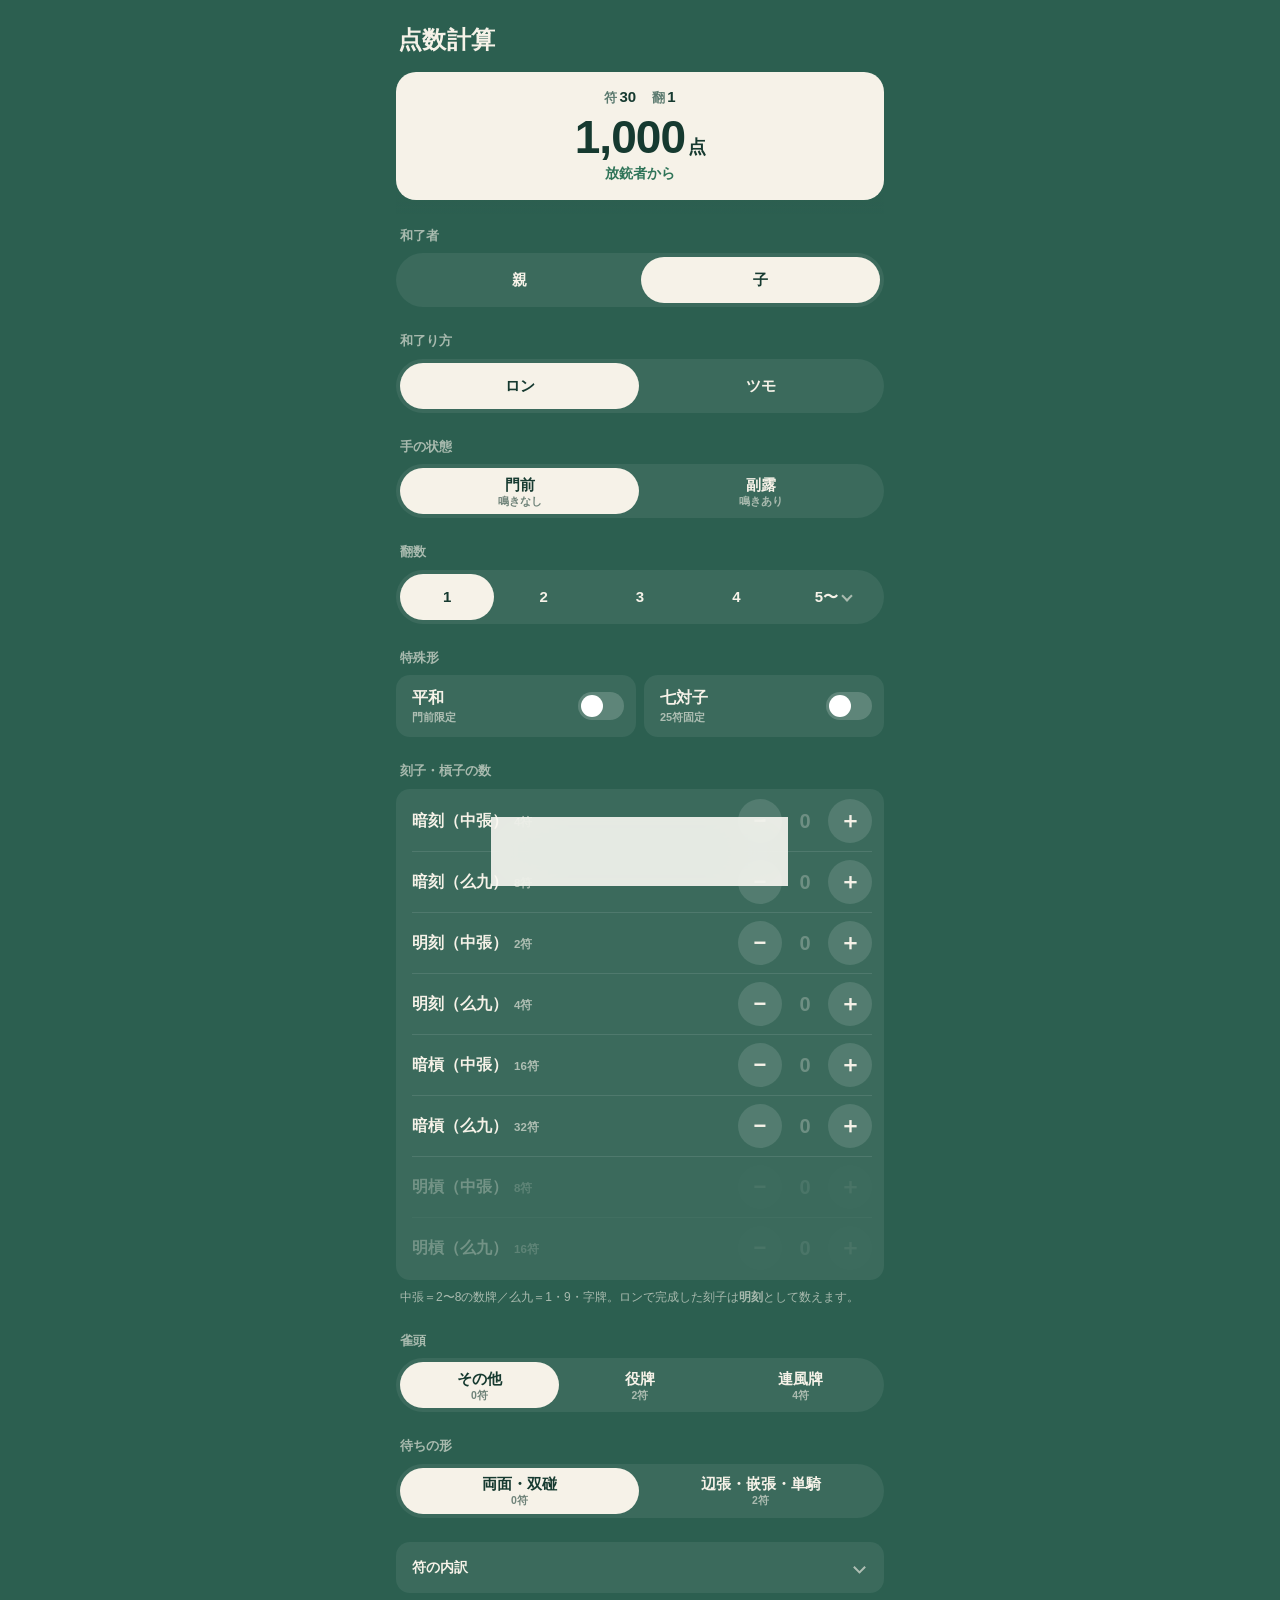
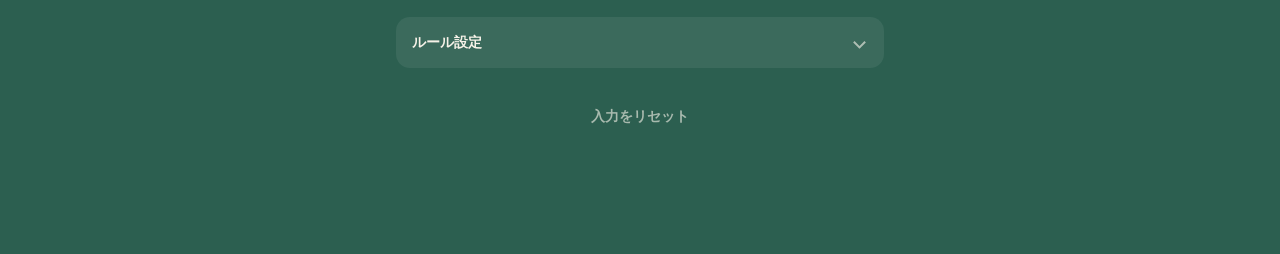
==== commit 8b70166d: "結果画面（総計・推移グラフ・半荘カード）を追加し、記録をメンバー横断で管理 - タブを「スコア記録｜結果｜点数計算」の順に - 結果画面: 総計、人ごとの累計推移グラフ（途中参加・離脱に対応）、   " ====
--- a/index.html
+++ b/index.html
@@ -5,7 +5,7 @@
 <meta name="viewport" content="width=device-width, initial-scale=1.0, viewport-fit=cover">
 <meta name="apple-mobile-web-app-capable" content="yes">
 <meta name="apple-mobile-web-app-status-bar-style" content="black-translucent">
-<meta name="theme-color" content="#1e473c">
+<meta name="theme-color" content="#2c5f50">
 <meta name="apple-mobile-web-app-title" content="麻雀">
 <link rel="icon" href="icons/icon.svg" type="image/svg+xml">
 <link rel="icon" href="icons/favicon-32.png" sizes="32x32" type="image/png">
@@ -15,7 +15,7 @@
 <link rel="stylesheet" href="app.css">
 <style>
 /* ---- 結果カード ---- */
-.result-dock{position:sticky;top:env(safe-area-inset-top);z-index:20;padding:8px 0 14px;background:linear-gradient(var(--bg) 78%,rgba(30,71,60,0));}
+.result-dock{position:sticky;top:env(safe-area-inset-top);z-index:20;padding:8px 0 14px;background:linear-gradient(var(--bg) 78%,var(--bg-fade));}
 .tile-face{background:var(--ivory);color:var(--ink);border-radius:20px;padding:14px 18px 16px;text-align:center;}
 .res-meta{display:flex;justify-content:center;gap:16px;font-size:12.5px;font-weight:600;color:#5b7a6f;}
 .res-meta b{font-weight:800;color:var(--ink);font-size:15px;margin-left:2px;}
@@ -183,8 +183,9 @@
 </div>
 
 <nav class="tabbar" aria-label="画面切り替え">
+  <a href="index_score.html"><svg viewBox="0 0 24 24"><path d="M8 6h12M8 12h12M8 18h12M4 6h.01M4 12h.01M4 18h.01"/></svg>スコア記録</a>
+  <a href="index_result.html"><svg viewBox="0 0 24 24"><path d="M4 20h16"/><path d="M5 16l4.5-5 3.5 3 6-7"/></svg>結果</a>
   <a href="./" aria-current="page"><svg viewBox="0 0 24 24"><rect x="5" y="3" width="14" height="18" rx="2.5"/><path d="M8.5 7h7M8.5 11.5h.01M12 11.5h.01M15.5 11.5h.01M8.5 15h.01M12 15h.01M15.5 15h.01M8.5 18h.01M12 18h.01M15.5 18h.01"/></svg>点数計算</a>
-  <a href="index_score.html"><svg viewBox="0 0 24 24"><path d="M8 6h12M8 12h12M8 18h12M4 6h.01M4 12h.01M4 18h.01"/></svg>スコア記録</a>
 </nav>
 
 <script>
--- a/app.css
+++ b/app.css
@@ -1,9 +1,10 @@
-/* ===== 共通スタイル（点数計算・スコア記録） ===== */
+/* ===== 共通スタイル（スコア記録・結果・点数計算） ===== */
 :root{
-  --bg:#1e473c;
+  --bg:#2c5f50;
+  --bg-fade:rgba(44,95,80,0);
   --surface:rgba(255,255,255,.07);
   --surface-2:rgba(255,255,255,.12);
-  --field:rgba(0,0,0,.16);
+  --field:rgba(0,0,0,.14);
   --ivory:#f6f2e8;
   --ivory-dim:rgba(246,242,232,.62);
   --ink:#163a30;
@@ -89,10 +90,93 @@
 }
 .tabbar a{
   display:flex;flex-direction:column;align-items:center;justify-content:center;gap:2px;
-  min-width:104px;padding:7px 18px 6px;border-radius:999px;
+  min-width:92px;padding:7px 12px 6px;border-radius:999px;
   color:#24302c;text-decoration:none;font-size:11.5px;font-weight:700;letter-spacing:.02em;
 }
 .tabbar a svg{width:24px;height:24px;fill:none;stroke:currentColor;stroke-width:2;stroke-linecap:round;stroke-linejoin:round;}
-.tabbar a[aria-current="page"]{background:rgba(30,71,60,.12);color:var(--ink);}
+.tabbar a[aria-current="page"]{background:rgba(44,95,80,.14);color:var(--ink);}
+
+/* ---- ボタン・入力 ---- */
+.primary{
+  width:100%;min-height:56px;border:0;border-radius:var(--radius);background:var(--jade);color:#0c2a1f;
+  font-family:inherit;font-size:17px;font-weight:800;letter-spacing:.04em;cursor:pointer;transition:opacity .12s,background .12s;
+}
+.primary:active{opacity:.85;}
+.primary:disabled{background:var(--surface);color:rgba(246,242,232,.4);cursor:not-allowed;}
+.ghost{
+  width:100%;min-height:50px;border:0;border-radius:var(--radius);background:var(--surface);
+  color:var(--ivory);font-family:inherit;font-size:14.5px;font-weight:700;cursor:pointer;
+}
+.ghost:active{background:var(--surface-2);}
+.ghost.danger{color:#ff8a7e;background:transparent;}
+.ghost.danger:active{background:var(--surface);}
+.tlink{flex:none;min-height:34px;padding:0 13px;border:0;border-radius:99px;background:var(--surface-2);color:var(--ivory);
+  font-family:inherit;font-size:12.5px;font-weight:700;cursor:pointer;white-space:nowrap;}
+.tlink[aria-expanded="true"]{background:var(--ivory);color:var(--ink);}
+
+input[type=text],input[type=number]{
+  width:100%;min-height:52px;padding:0 14px;border:1.5px solid transparent;border-radius:12px;
+  background:var(--field);color:var(--ivory);font-family:inherit;font-size:17px;font-weight:700;
+  font-variant-numeric:tabular-nums;
+}
+input:focus{outline:none;border-color:var(--gold);}
+input::placeholder{color:rgba(246,242,232,.34);font-weight:600;}
+.frow{margin-bottom:12px;}
+.frow > span{display:block;font-size:12.5px;font-weight:700;color:var(--ivory-dim);margin:0 0 6px 4px;}
+
+.pscore{display:flex;align-items:center;gap:10px;margin-bottom:8px;}
+.pscore .pn{width:82px;flex:none;font-size:16px;font-weight:800;overflow:hidden;text-overflow:ellipsis;white-space:nowrap;}
+.pscore input{text-align:right;font-size:20px;}
+.sumbar{display:flex;justify-content:space-between;align-items:center;font-size:13px;font-weight:700;padding:6px 4px 0;font-variant-numeric:tabular-nums;color:var(--ivory-dim);}
+.ok{color:#7fe0b0;}.ng{color:var(--gold);}
+.err{color:#ff8a7e;font-size:13px;font-weight:700;padding:9px 4px 0;}
+
+/* ---- 成績ボード（アイボリーのカード） ---- */
+.board{background:var(--ivory);color:var(--ink);border-radius:20px;padding:14px 16px 12px;}
+.board .bh{display:flex;justify-content:space-between;gap:8px;font-size:12px;font-weight:700;color:#5b7a6f;padding-bottom:8px;border-bottom:1px solid rgba(22,58,48,.12);}
+.brow{display:flex;align-items:center;gap:10px;padding:10px 0;border-bottom:1px solid rgba(22,58,48,.08);}
+.brow:last-child{border-bottom:0;}
+.brow .rk{width:22px;flex:none;font-size:13px;font-weight:800;color:#8a9c94;text-align:center;}
+.brow .rk.top{color:#b8862c;}
+.brow .nm{flex:1;min-width:0;font-size:17px;font-weight:800;overflow:hidden;text-overflow:ellipsis;white-space:nowrap;}
+.brow .nm small{display:block;font-size:11px;font-weight:600;color:#7d9188;}
+.brow .vals{text-align:right;font-variant-numeric:tabular-nums;}
+.brow .pt{font-size:19px;font-weight:800;line-height:1.15;}
+.brow .yen{font-size:12.5px;font-weight:700;color:#5b7a6f;}
+.plus{color:#1f7a52;}.minus{color:#c0392b;}
+.board .bf{font-size:11.5px;color:#5b7a6f;font-weight:600;padding-top:9px;text-align:center;}
+.board .empty{padding:22px 0;text-align:center;font-size:14px;font-weight:700;color:#7d9188;}
+
+/* ---- ルール表示（小さなタグ） ---- */
+.rtags{display:flex;flex-wrap:wrap;gap:5px;}
+.rtag{display:inline-flex;align-items:baseline;gap:4px;padding:3px 9px;border-radius:99px;
+  background:var(--surface-2);font-size:12px;font-weight:700;color:var(--ivory);line-height:1.5;white-space:nowrap;}
+.rtag i{font-style:normal;font-size:10.5px;font-weight:600;color:var(--ivory-dim);}
+.rtag.rate{background:rgba(232,188,104,.22);color:#ffe2a8;}
+.rtag.rate i{color:rgba(255,226,168,.75);}
+
+/* ---- 半荘カード ---- */
+.hrow{display:block;padding:12px;margin-bottom:8px;cursor:pointer;border-radius:var(--radius);background:var(--surface);}
+.hrow:active{background:var(--surface-2);}
+.htop{display:flex;align-items:center;gap:6px;margin-bottom:8px;flex-wrap:wrap;}
+.hn{font-size:12px;font-weight:700;color:var(--ivory-dim);font-variant-numeric:tabular-nums;}
+.hg{margin-left:auto;font-size:17px;color:rgba(246,242,232,.4);}
+.hc{display:grid;gap:6px;}
+.hp{text-align:center;background:var(--field);border-radius:10px;padding:7px 4px;min-width:0;}
+.hpn{display:block;font-size:11px;font-weight:700;color:var(--ivory-dim);overflow:hidden;text-overflow:ellipsis;white-space:nowrap;}
+.hpp{display:block;font-size:16px;font-weight:800;font-variant-numeric:tabular-nums;line-height:1.25;}
+.hpy{display:block;font-size:11px;font-weight:700;font-variant-numeric:tabular-nums;opacity:.72;}
+.hpp.up{color:#8ff0bd;}.hpp.down{color:#ffa196;}
+.hbadge{display:inline-block;font-size:10.5px;font-weight:700;padding:2px 8px;border-radius:99px;
+  background:rgba(232,188,104,.2);color:#ffe2a8;}
+
+/* ---- モーダル・通知 ---- */
+.modal{position:fixed;inset:0;background:rgba(8,22,18,.6);z-index:50;overflow-y:auto;padding:calc(20px + env(safe-area-inset-top)) 16px calc(40px + env(safe-area-inset-bottom));}
+.msheet{max-width:520px;margin:0 auto;background:var(--bg);border-radius:22px;padding:18px 16px;}
+.msheet h3{margin:0 0 14px;font-size:18px;font-weight:800;}
+.toast{position:fixed;left:50%;bottom:calc(96px + env(safe-area-inset-bottom));transform:translateX(-50%) translateY(14px);
+  background:var(--ivory);color:var(--ink);padding:11px 20px;border-radius:99px;font-size:14px;font-weight:800;
+  opacity:0;pointer-events:none;transition:all .22s;z-index:60;max-width:calc(100% - 32px);text-align:center;}
+.toast.on{opacity:1;transform:translateX(-50%) translateY(0);}
 
 @media (prefers-reduced-motion:reduce){*{transition:none!important;animation:none!important;}}
